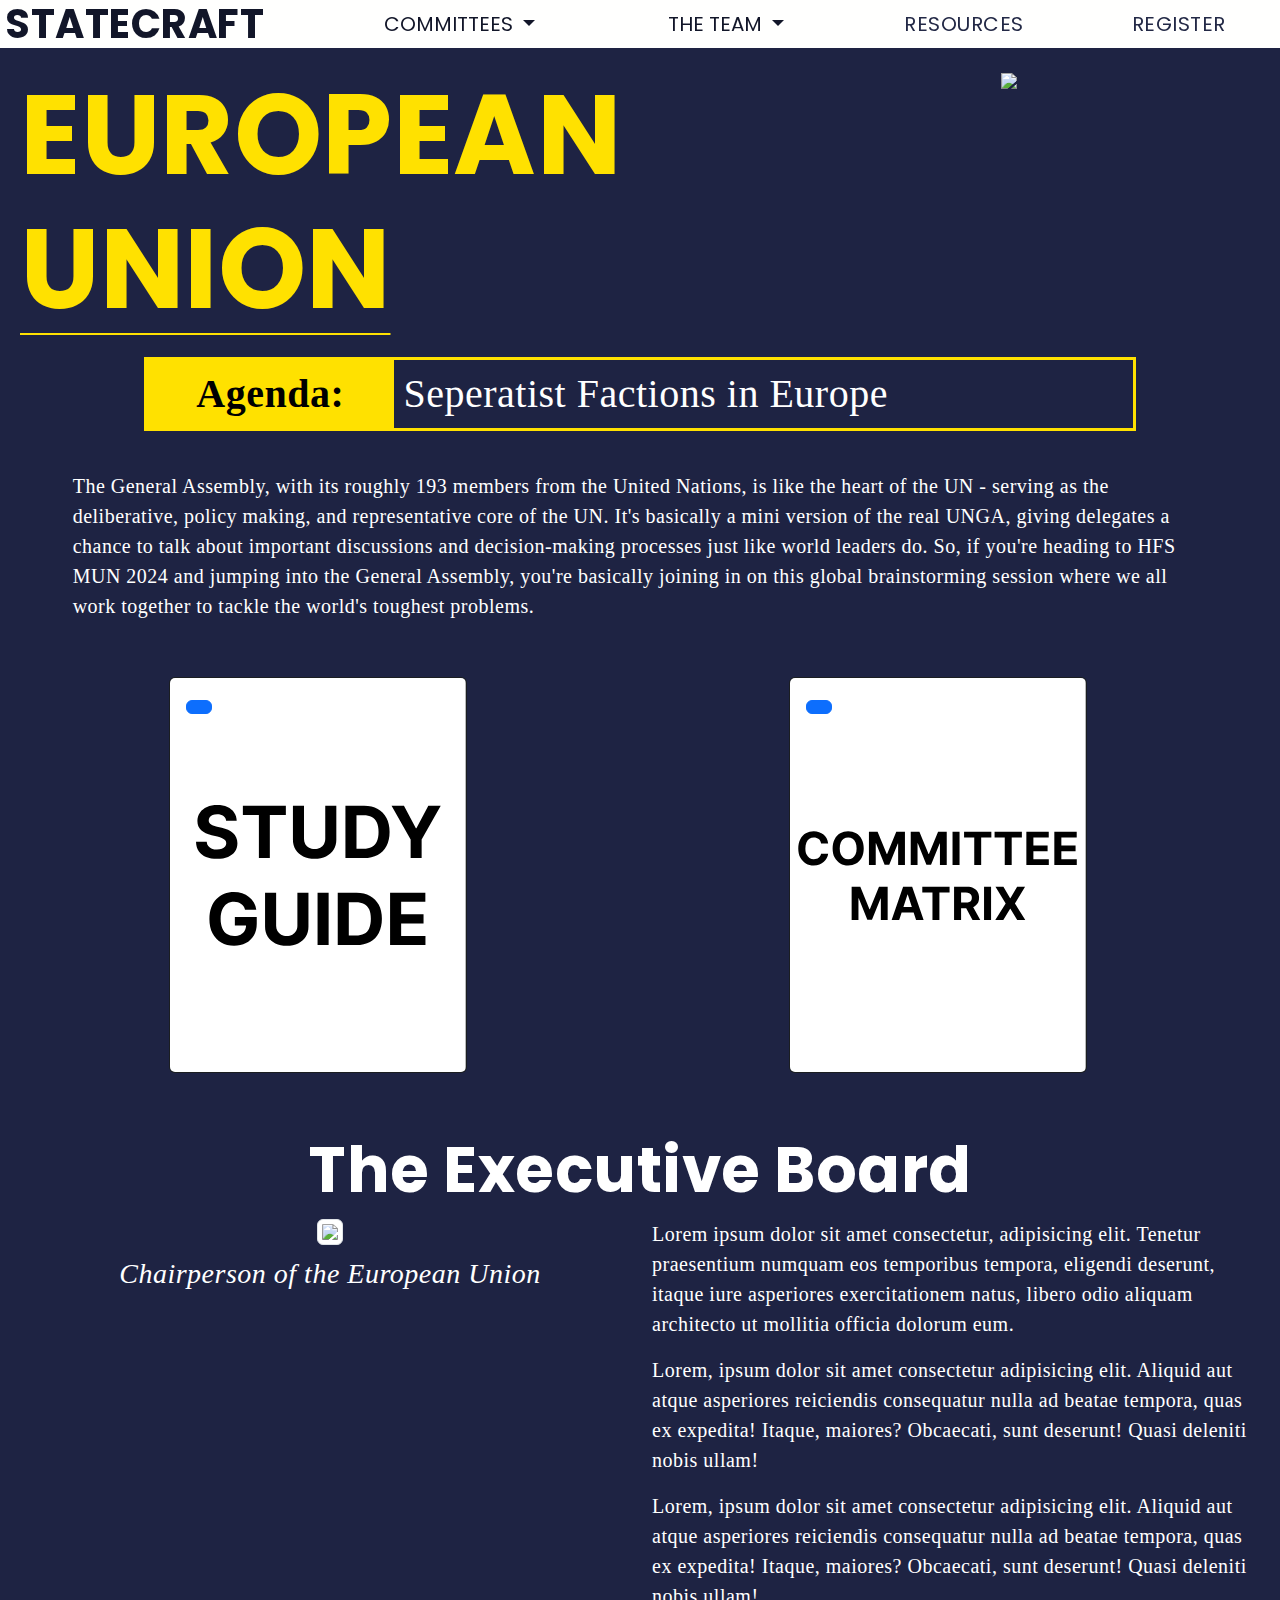
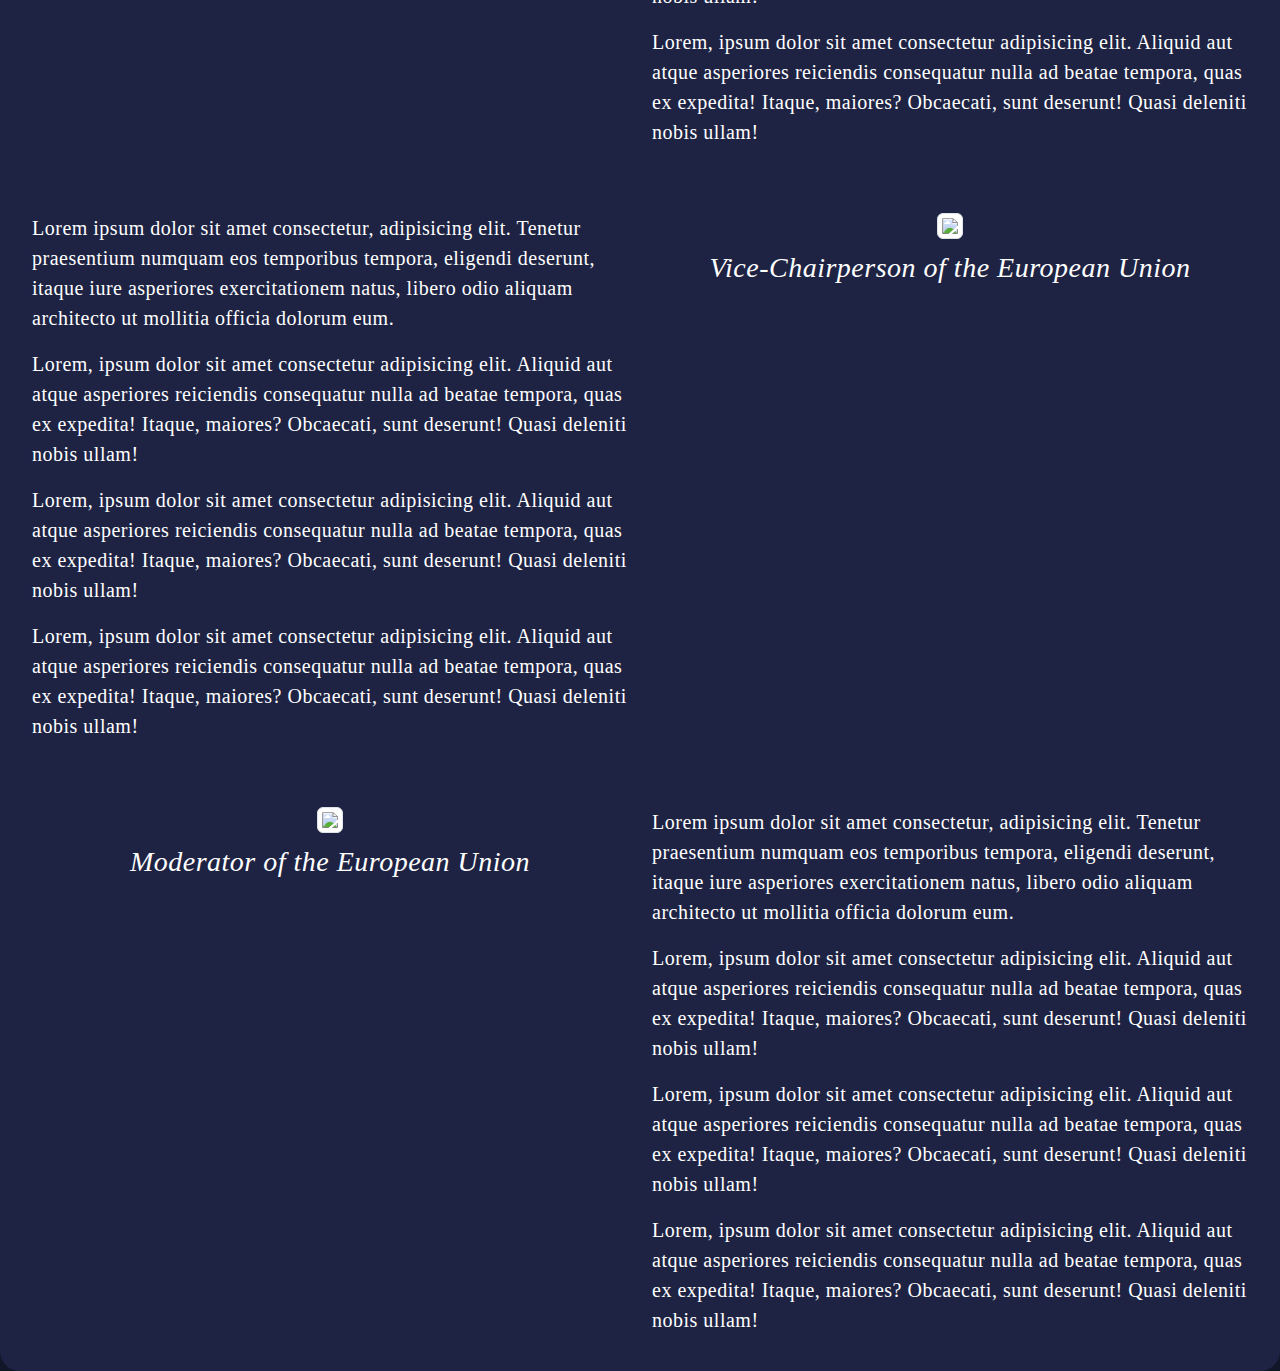
==== eu.html @ efa32feb "committees-rough finished" ====
<!DOCTYPE html>
<html>
    <head>
        <meta charset="utf-8">
        <meta name="viewport" content="width=device-width, initial-scale=1">
        <link href="https://cdn.jsdelivr.net/npm/bootstrap@5.3.3/dist/css/bootstrap.min.css" rel="stylesheet" integrity="sha384-QWTKZyjpPEjISv5WaRU9OFeRpok6YctnYmDr5pNlyT2bRjXh0JMhjY6hW+ALEwIH" crossorigin="anonymous">
          <title>Statecraft Website Rough Draft</title>
          <link rel="stylesheet" href="styles.css">
          <link rel="preconnect" href="https://fonts.googleapis.com">
          <link rel="preconnect" href="https://fonts.gstatic.com" crossorigin>
          <link href="https://fonts.googleapis.com/css2?family=Poppins:ital,wght@0,100;0,200;0,300;0,400;0,500;0,600;0,700;0,800;0,900;1,100;1,200;1,300;1,400;1,500;1,600;1,700;1,800;1,900&display=swap" rel="stylesheet">
      </head>
  
      <body id="body-eu">
          
        <script src="https://cdn.jsdelivr.net/npm/bootstrap@5.3.3/dist/js/bootstrap.bundle.min.js" integrity="sha384-YvpcrYf0tY3lHB60NNkmXc5s9fDVZLESaAA55NDzOxhy9GkcIdslK1eN7N6jIeHz" crossorigin="anonymous"></script>
  
        <div id="nav">
          <h1><a id="title-nav" href="index.html">STATECRAFT</a></h1>
          <button id="team-anchor" class="btn btn-secondary dropdown-toggle" type="button" data-bs-toggle="dropdown" aria-expanded="false">
            COMMITTEES
          </button>
          <ul class="dropdown-menu">
            <li><a class="dropdown-item" href="unsc.html">UNSC</a></li>
            <li><a class="dropdown-item" href="unhrc.html">UNHRC</a></li>
            <li><a class="dropdown-item" href="kinshasa.html">KINSHASA SUMMIT</a></li>
            <li><a class="dropdown-item" href="versailles.html">VERSAILLES ASSEMBLY</a></li>
            <li><a class="dropdown-item" href="nato.html">NATO</a></li>
            <li><a class="dropdown-item" href="eu.html">EU</a></li>
          </ul>
          <button id="team-anchor" class="btn btn-secondary dropdown-toggle" type="button" data-bs-toggle="dropdown" aria-expanded="false">
            THE TEAM
          </button>
          <ul class="dropdown-menu">
            <li><a class="dropdown-item" href="secretariat.html">SECRETARIAT</a></li>
            <li><a class="dropdown-item" href="oc25.html">ORGANIZING COMMITTEE</a></li>
          </ul>
          <a id="home-anchor" href="resources.html">RESOURCES</a>
          <a id="regi-anchor" href="register.html">REGISTER</a>

        </div>
        
        <div class="container-fluid" id="committee-container">
          <br>
          <br>
          <div id="committee-title-container" class="row">
            <br>
          <br>
            <div id="committee-t" class="col-7">
              <h1 class="committee-title" style="color:rgb(255, 225, 0);">EUROPEAN <h1 class="committee-title" style="color:rgb(255, 225, 0); text-decoration: underline solid 2px rgb(255, 225, 0); text-underline-offset: 25px;">UNION</h1></h1>
            </div>

            <div class="col-5">
              <img src="https://media.istockphoto.com/id/957053922/vector/flag-of-european-union-europe-background-eu-sing-vectror.jpg?s=612x612&w=0&k=20&c=Q5C642joRSiEhHjSkpN_4m3SC1OTXNLSKtcnXJBJImc=" class="img-fluid">
            </div>

          </div>
          <div class="row" id="agenda-container" style="border:solid rgb(255, 225, 0);">
              <div class="col-3" style="color:black ;background-color: rgb(255, 225, 0); text-align: center; padding:10px;">
                <h1 style="font-weight: bolder;">Agenda:</h1>
              </div>
              <div class="col-9" style=" padding:10px;">
                <h1>Seperatist Factions in Europe</h1>
              </div>
     
          </div>
          <div class="row">
            <div id="description-container" class="col-11" style="margin:auto; padding-top:40px; padding-bottom:40px; ;">
             <p id="description" style="font-size:20px;">The General Assembly, with its roughly 193 members from the United Nations, is like the heart of the UN - serving as the deliberative, policy making, and representative core of the UN. It's basically a mini version of the real UNGA, giving delegates a chance to talk about important  discussions and decision-making processes just like world leaders do. So, if you're heading to HFS MUN 2024 and jumping into the General Assembly, you're basically joining in on this global brainstorming session where we all work together to tackle the world's toughest problems.</p>
            </div>
            
            <div class="row">
            

               <div class="container-fluid" id="committee-study-guide">
                 <div class="card text-bg-dark" id="committee-study-guide">
                   <img src="study-guide-default.svg" class="card-img" alt="...">
                   <div class="card-img-overlay">
                     <a href="#" class="btn btn-primary stretched-link"></a>
                   </div>
                 </div>
               </div>
              
                <div class="container-fluid" id="committee-matrix">
                   <div class="card text-bg-dark" id="committee-matrix">
                    <img src="committee-matrix-default.svg" class="card-img" alt="...">
                    <div class="card-img-overlay">
                      <a href="#" class="btn btn-primary stretched-link"></a>
                    </div>
                  </div>
                  
                </div>
              </div>

            

        </div>
        <div class="container-fluid" id="letter-secr">
          
          <div id="textofletter">
            <div class="row align-items-start">
              <h1 id="letter-title">The Executive Board</h1><br>
              <br><br>
              <br>
                <div class="col-6" id="marginadd">
                  
                  <img id="patelkaimg" class="img-thumbnail" src="c:\Users\Aabir\Downloads\a6b461ef-58dd-4a21-a4ef-90deae2b7b5b.jpeg">
                  <h3 id="secgen-name"></h3>
                  <h3 id="secgen">Chairperson of the European Union</h3>
                </div>
                <div id="actual-letter" class="col-4">
                  
                  <p>Lorem ipsum dolor sit amet consectetur, adipisicing elit. Tenetur praesentium numquam eos temporibus tempora, eligendi deserunt, itaque iure asperiores exercitationem natus, libero odio aliquam architecto ut mollitia officia dolorum eum.</p>
                  <p>Lorem, ipsum dolor sit amet consectetur adipisicing elit. Aliquid aut atque asperiores reiciendis consequatur nulla ad beatae tempora, quas ex expedita! Itaque, maiores? Obcaecati, sunt deserunt! Quasi deleniti nobis ullam!</p>
                  <p>Lorem, ipsum dolor sit amet consectetur adipisicing elit. Aliquid aut atque asperiores reiciendis consequatur nulla ad beatae tempora, quas ex expedita! Itaque, maiores? Obcaecati, sunt deserunt! Quasi deleniti nobis ullam!</p>
                  <p>Lorem, ipsum dolor sit amet consectetur adipisicing elit. Aliquid aut atque asperiores reiciendis consequatur nulla ad beatae tempora, quas ex expedita! Itaque, maiores? Obcaecati, sunt deserunt! Quasi deleniti nobis ullam!</p>
                
                </div>
              </div>
            </div>
          </div>

          <div class="container-fluid" id="letter-secr">
      
            <div id="textofletter">
              <div class="row align-items-start">
                  <div id="actual-letter" class="col-4">
                    
                    <p>Lorem ipsum dolor sit amet consectetur, adipisicing elit. Tenetur praesentium numquam eos temporibus tempora, eligendi deserunt, itaque iure asperiores exercitationem natus, libero odio aliquam architecto ut mollitia officia dolorum eum.</p>
                    <p>Lorem, ipsum dolor sit amet consectetur adipisicing elit. Aliquid aut atque asperiores reiciendis consequatur nulla ad beatae tempora, quas ex expedita! Itaque, maiores? Obcaecati, sunt deserunt! Quasi deleniti nobis ullam!</p>
                    <p>Lorem, ipsum dolor sit amet consectetur adipisicing elit. Aliquid aut atque asperiores reiciendis consequatur nulla ad beatae tempora, quas ex expedita! Itaque, maiores? Obcaecati, sunt deserunt! Quasi deleniti nobis ullam!</p>
                    <p>Lorem, ipsum dolor sit amet consectetur adipisicing elit. Aliquid aut atque asperiores reiciendis consequatur nulla ad beatae tempora, quas ex expedita! Itaque, maiores? Obcaecati, sunt deserunt! Quasi deleniti nobis ullam!</p>
                  
                  </div>

                  
                  <div class="col-6" id="marginadd">
                    
                    <img id="patelkaimg" class="img-thumbnail" src="c:\Users\Aabir\Downloads\a6b461ef-58dd-4a21-a4ef-90deae2b7b5b.jpeg">
                    <h3 id="secgen-name"></h3>
                    <h3 id="secgen">Vice-Chairperson of the European Union</h3>
                  </div>

                </div>
              </div>
            </div>
           
            <div class="container-fluid" id="letter-secr">
      
              <div id="textofletter">
                <div class="row">
                 
                    <div class="col-6" id="marginadd">
                      
                      <img id="patelkaimg" class="img-thumbnail" src="c:\Users\Aabir\Downloads\a6b461ef-58dd-4a21-a4ef-90deae2b7b5b.jpeg">
                      <h3 id="secgen-name"></h3>
                      <h3 id="secgen">Moderator of the European Union</h3>
                    </div>
                    <div id="actual-letter" class="col-4">
                      
                      <p>Lorem ipsum dolor sit amet consectetur, adipisicing elit. Tenetur praesentium numquam eos temporibus tempora, eligendi deserunt, itaque iure asperiores exercitationem natus, libero odio aliquam architecto ut mollitia officia dolorum eum.</p>
                      <p>Lorem, ipsum dolor sit amet consectetur adipisicing elit. Aliquid aut atque asperiores reiciendis consequatur nulla ad beatae tempora, quas ex expedita! Itaque, maiores? Obcaecati, sunt deserunt! Quasi deleniti nobis ullam!</p>
                      <p>Lorem, ipsum dolor sit amet consectetur adipisicing elit. Aliquid aut atque asperiores reiciendis consequatur nulla ad beatae tempora, quas ex expedita! Itaque, maiores? Obcaecati, sunt deserunt! Quasi deleniti nobis ullam!</p>
                      <p>Lorem, ipsum dolor sit amet consectetur adipisicing elit. Aliquid aut atque asperiores reiciendis consequatur nulla ad beatae tempora, quas ex expedita! Itaque, maiores? Obcaecati, sunt deserunt! Quasi deleniti nobis ullam!</p>
                    
                    </div>
                  </div>
                </div>
              </div>

        </body>
        </html>
---- styles.css ----
/* landing page */

        body {
            margin:0px;
            font-family: "Merriweather", serif;
            background-color: #121629;
            scroll-margin: 0px;
            letter-spacing: 0.5px;;
        }

        #nav{
            font-family: "Poppins", serif;
            background-color: #fffffe;
            width:100%;
            height:auto;
            padding:top 10px bottom 10px;
            display:flex;
            flex-direction: row;
            justify-content: center;
            color:#232946;
            position:fixed;
            z-index: 1;
        }

        #title-nav {
            color:#121629;
            text-decoration: none;
            font-weight:bolder;
        }

        #nav > a,h1,button {
            text-decoration: none;
            margin:auto;
            transition:2s;
            cursor:pointer;
            font-weight:900px;
        }

        #nav > a,button, #nav > ul > li > a {
            margin:auto;
            transition:750ms;
            cursor:pointer;
            font-size: 20px;
            text-decoration:white underline;
            color:#232946;
        }

        #nav > button {
            font-size:20px;
        }

        #nav > h1 {
            margin-left:5px;
        }
      
        #nav > a:hover {
            color:black;
            background-color: white;
            padding:top 10px bottom 10px;
            font-size:20px;
            text-decoration:underline;
            text-decoration-color: #b8c1ec;
        }

       
        #statecraft-returns-image {
            height: auto;
            margin-top:20px;
            margin-bottom: 0px;
            width:100%;
        }

       


        #reg-procedure-img {
            width:100%;
            height:auto;
        }

        #reg-procedure {
            color:white;
            font-size:20px;
            line-height:50px;
            width:100%;
            background-color: #121629;
        }

        #reg-procedure-text {
            margin:20px;
        }

        #REGISTER {
            padding:25px;
            background-color: #176AE5;
            color:white;
            font-size:30px;
            width:max-content;
            height:max-content;
            font-weight:900px;
            border:none;
            border-radius:80px;

        }

        #REGISTER > a {
            text-decoration: none;
            color:white;
            font-weight:900px;
        }

        #button-container {
            display:flex;
            justify-self:center;
            margin: top 60px;
            box-shadow:none;

        }

        #team-anchor {
            background-color: transparent;
            border:none;
            color:#121629;
        }

        #letter-secr {
            color:white; 
            margin:left 10px right 10px;
            justify-content: center;
            padding-top:50px;
        }

        #letter-title, #letter-secondary-title {
            display:block;
            margin:top 150px;
            width:100%;
            margin:auto;
            font-family: "Poppins", serif;
            text-align:center;
            font-weight:bolder;
            font-size:53px;
            color:white;
        }

        #letter-secondary-title {
            margin-bottom: 50px;
        }

        #patelkaimg {
            width:75%;
            margin: auto;
        }

        #secgen {
            font-weight: lighter;
            font-style:italic;
            font-size:20px;
        }

        #secgen-name {
            margin-top:12px;
            font-weight:bolder;
            font-size:20px;
        }

        #actual-letter {
            font-size:16.5px;
            text-align:left;
            width:50%;
        }

        #title-text {
            color:white;
            font-family: "Poppins", serif;
            font-weight:bolder;
            font-size:100px;
        }

        #subtitle-text { 
            color:white;
            font-weight: 300;
            font-size:30px;
        }

        #subtitle-text-2 { 
            color:white;
            font-weight: 300;
            font-size:48px;
        }

        #welcome-container {
            width:100%;
        }

        #intro-text {
            margin:auto;
            text-align:center;
        }

        #marginadd {
            text-align:center;
        }

        #act-carousel {
            margin:10px;
        }

            
        #question > h1{
            font-family: "Poppins", serif;
            font-size: 175px;
            text-align: center;
            font-weight: bolder;
            color:#176AE5;
            text-shadow:5px 5px #002679;
        }

        #question {
            margin:auto;
        }

        #answer {
            color:white;
            text-align: left;
            font-size:24px;
            padding:bottom 50px top 50px;
        }

        #carousel-title {
            font-family: "Poppins", serif;
            text-align: center;
            color:white;
            text-shadow: 3px 3px black;
        }


        
        #about-section {
            padding: bottom 20px;
            background-color: #161a31;
        }

        #committee-container {
            background-color: #1e2343;
            margin:0px; 
        }

        #theme {
            margin:0px;
            display:flex;
            flex-direction: row;
            width: 100%;
            height:auto;
            padding:0px;

        }

        #statecraft-trailer {
            color:white;
            background-color:#31396c;
            font-family: "Poppins", serif;
        }

        /* committeees page */

        /* From Uiverse.io by Javierrocadev */ 
  

        #committee-container {
            width:100%;
            color:white;
            justify-self:center;
            border-radius: 20px;
            padding:20px;
        }

        #committee-title-container {
            margin-bottom:20px;
            text-align: center;
        }

        #committee-title-column {
            text-align: center;
        }

        .committee-title {
            font-family: "Poppins", serif;
            text-align:left;
            font-size:112px;
            font-weight:bolder;

            margin:auto;
        }

        #agenda-container {
            justify-self: center;
            text-align: left;
            width:80%;
            font-family: "Merriweather", serif;
            font-weight:bolder;
            font-size:26px;
        }

        #committee-study-guide, #committee-matrix {
            margin:auto;
        }

        #committee-study-guide {
            width: 50%;
        }

        #committee-matrix {
            width: 50%;
        }
        
        #nato-title {
            font-size:75px;
        }

        #versailles-title {
            font-size:90px;
        }

        #kinshasa-title {
            font-size:120px;
        }

        #unhrc-title {
            font-size:80px;
        }

        /* media queries */

        @media screen and (min-width:1024px) {
           
            #question > h1{
                font-size:  130px;
            }


            #answer {
                font-size:16px;
            }

            #letter-title, #letter-secondary-title { 
                font-size:63px;
            }

            #secgen, #secgen-name {
                font-size:28px;
            }

            #actual-letter {
                font-size:20px;
                margin:left 50px right 50px;
            }
           
        }
        
        @media screen and (min-width: 1920px) {
            #nav > a, #nav > a:hover, #nav > button, #nav >  ul > li > a {
                font-size:32px;
            }

            #nav > h1 , #nav > h1:hover{
                font-size:35px;
            }

            #answer {
                font-size:24px;
                margin: top 50px bottom 50px;
            }

            #question {
                font-size:200px;
            }

            #letter-title, #letter-secondary-title { 
                font-size:73px;
            }

            #secgen, #secgen-name {
                font-size:32px;
            }

            #actual-letter {
                font-size:32px;
            }
           

        }

        @media screen and (min-width:2560px) {
            #nav > a, #nav > a:hover, #nav > button, #nav >  ul > li > a{
                font-size:55px;
            }

            #nav > h1 , #nav > h1:hover{
                font-size:59px;
            }

            #question > h1 {
                font-size:235px;
            }

            #answer {
                font-size:30px;
            }

            #letter-title, #letter-secondary-title { 
                font-size:80px;
            }

            #secgen, #secgen-name {
                font-size:36px;
            }

            #actual-letter > p {
                font-size:36px;
                margin:left 50px right 50px;
            }

        }
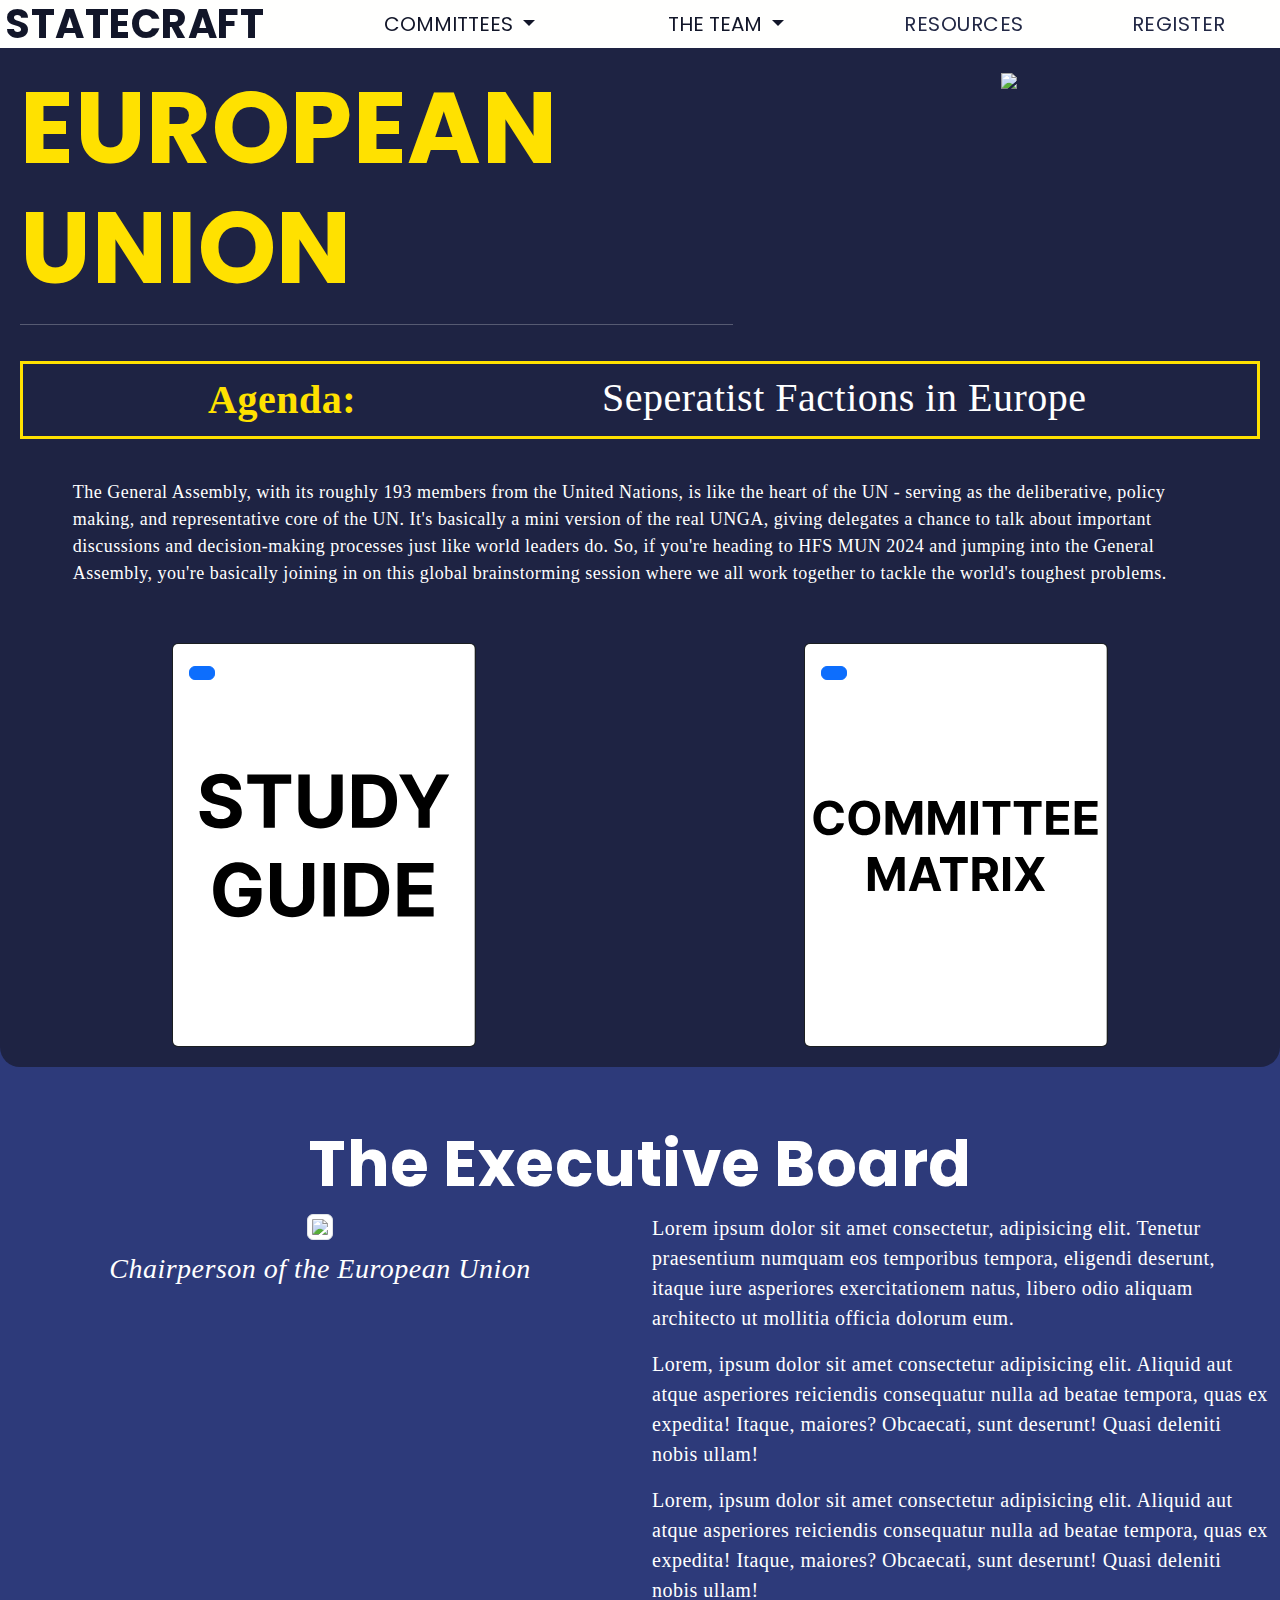
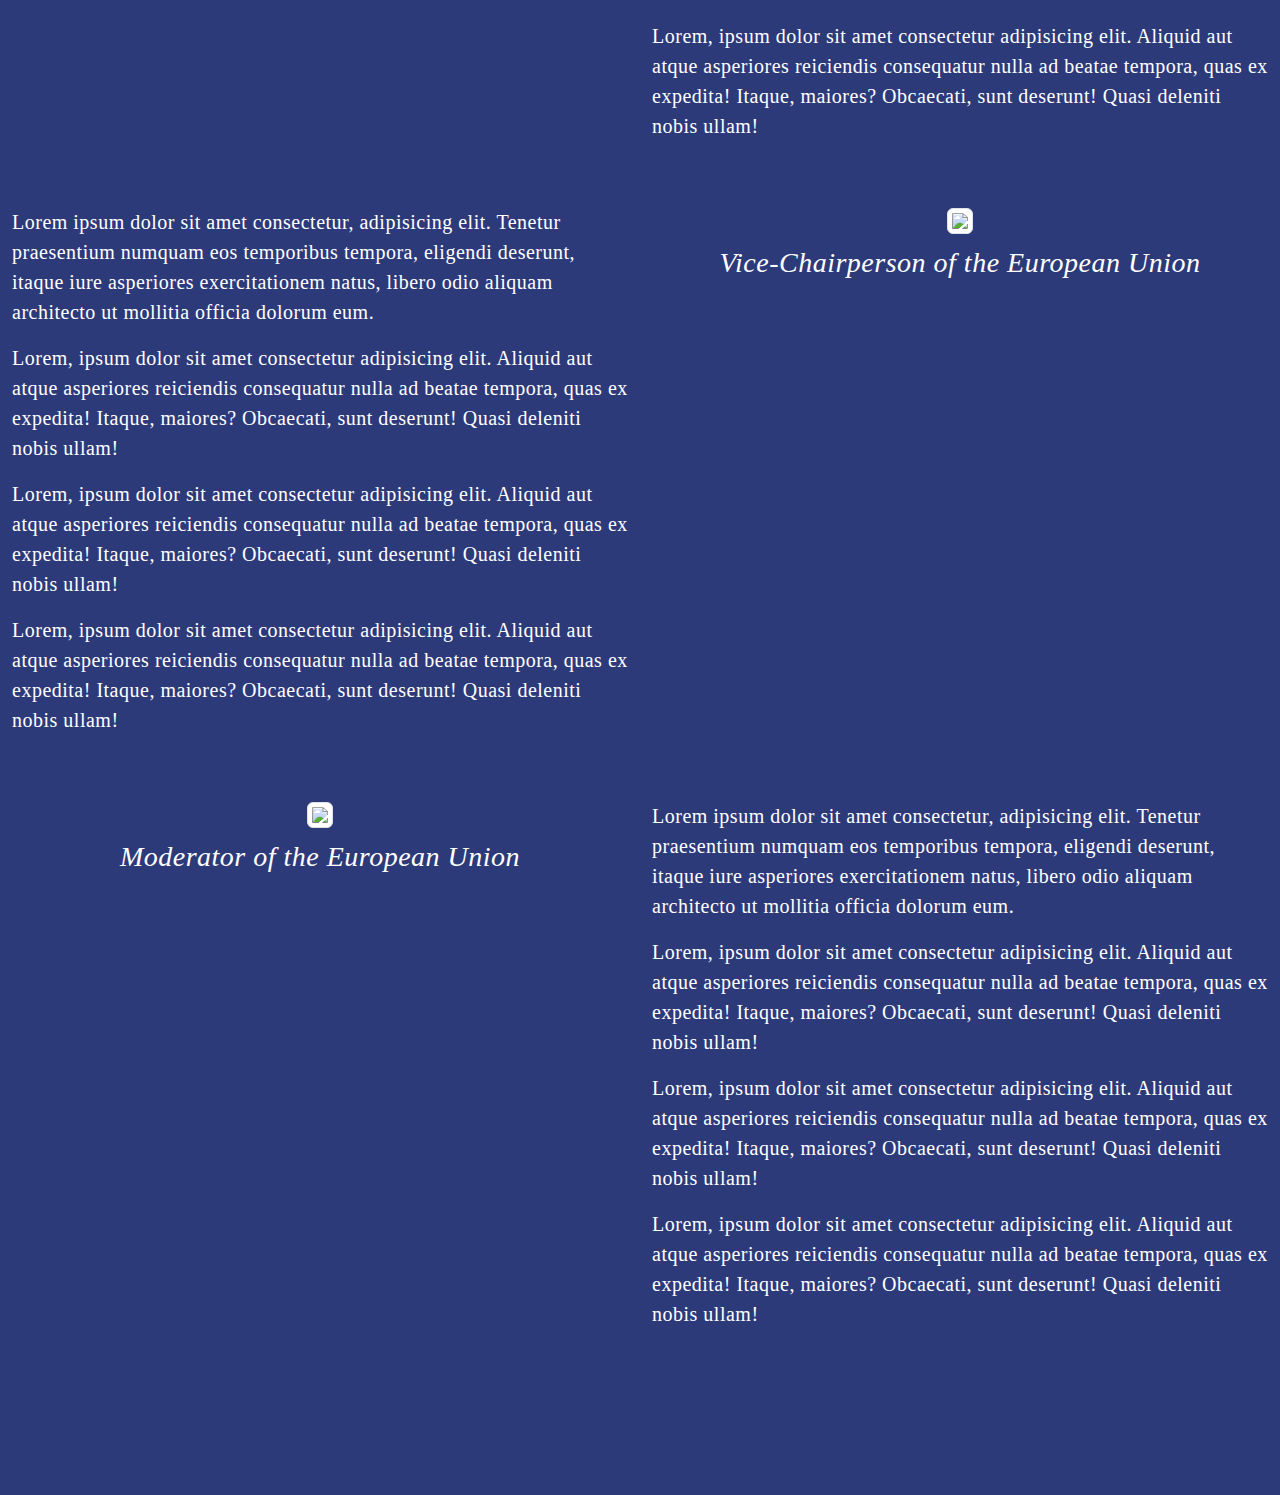
==== commit 92cdd7b0: "Add files via upload" ====
--- a/eu.html
+++ b/eu.html
@@ -12,7 +12,8 @@
       </head>
   
       <body id="body-eu">
-          
+        
+       
         <script src="https://cdn.jsdelivr.net/npm/bootstrap@5.3.3/dist/js/bootstrap.bundle.min.js" integrity="sha384-YvpcrYf0tY3lHB60NNkmXc5s9fDVZLESaAA55NDzOxhy9GkcIdslK1eN7N6jIeHz" crossorigin="anonymous"></script>
   
         <div id="nav">
@@ -47,7 +48,8 @@
             <br>
           <br>
             <div id="committee-t" class="col-7">
-              <h1 class="committee-title" style="color:rgb(255, 225, 0);">EUROPEAN <h1 class="committee-title" style="color:rgb(255, 225, 0); text-decoration: underline solid 2px rgb(255, 225, 0); text-underline-offset: 25px;">UNION</h1></h1>
+              <h1 id="eu-title" class="committee-title" style="color:rgb(255, 225, 0);">EUROPEAN <h1 id="eu-title"  class="committee-title" style="color:rgb(255, 225, 0);">UNION</h1></h1>
+              <hr>
             </div>
 
             <div class="col-5">
@@ -56,19 +58,19 @@
 
           </div>
           <div class="row" id="agenda-container" style="border:solid rgb(255, 225, 0);">
-              <div class="col-3" style="color:black ;background-color: rgb(255, 225, 0); text-align: center; padding:10px;">
-                <h1 style="font-weight: bolder;">Agenda:</h1>
-              </div>
-              <div class="col-9" style=" padding:10px;">
-                <h1>Seperatist Factions in Europe</h1>
+              <div class="col-3" style="color:rgb(255, 225, 0); text-align: center; padding:10px;">
+                <h1 id="agenda-title" style="font-weight: bolder;">Agenda:</h1>
+              </div>
+              <div class="col-9" style="padding:10px;">
+                <h1 id="agenda-content">Seperatist Factions in Europe</h1>
               </div>
      
           </div>
           <div class="row">
             <div id="description-container" class="col-11" style="margin:auto; padding-top:40px; padding-bottom:40px; ;">
-             <p id="description" style="font-size:20px;">The General Assembly, with its roughly 193 members from the United Nations, is like the heart of the UN - serving as the deliberative, policy making, and representative core of the UN. It's basically a mini version of the real UNGA, giving delegates a chance to talk about important  discussions and decision-making processes just like world leaders do. So, if you're heading to HFS MUN 2024 and jumping into the General Assembly, you're basically joining in on this global brainstorming session where we all work together to tackle the world's toughest problems.</p>
-            </div>
-            
+             <p id="description" >The General Assembly, with its roughly 193 members from the United Nations, is like the heart of the UN - serving as the deliberative, policy making, and representative core of the UN. It's basically a mini version of the real UNGA, giving delegates a chance to talk about important  discussions and decision-making processes just like world leaders do. So, if you're heading to HFS MUN 2024 and jumping into the General Assembly, you're basically joining in on this global brainstorming session where we all work together to tackle the world's toughest problems.</p>
+            </div>
+          </div>
             <div class="row">
             
 
@@ -98,7 +100,7 @@
         <div class="container-fluid" id="letter-secr">
           
           <div id="textofletter">
-            <div class="row align-items-start">
+            <div id="notformobiles" class="row align-items-start">
               <h1 id="letter-title">The Executive Board</h1><br>
               <br><br>
               <br>
@@ -120,11 +122,72 @@
             </div>
           </div>
 
+            <div class="container-fluid" id="letter-secr">
+      
+              <div id="textofletter">
+                <div id="notformobiles" class="row align-items-start">
+                    <div id="actual-letter" class="col-4">
+                      
+                      <p>Lorem ipsum dolor sit amet consectetur, adipisicing elit. Tenetur praesentium numquam eos temporibus tempora, eligendi deserunt, itaque iure asperiores exercitationem natus, libero odio aliquam architecto ut mollitia officia dolorum eum.</p>
+                      <p>Lorem, ipsum dolor sit amet consectetur adipisicing elit. Aliquid aut atque asperiores reiciendis consequatur nulla ad beatae tempora, quas ex expedita! Itaque, maiores? Obcaecati, sunt deserunt! Quasi deleniti nobis ullam!</p>
+                      <p>Lorem, ipsum dolor sit amet consectetur adipisicing elit. Aliquid aut atque asperiores reiciendis consequatur nulla ad beatae tempora, quas ex expedita! Itaque, maiores? Obcaecati, sunt deserunt! Quasi deleniti nobis ullam!</p>
+                      <p>Lorem, ipsum dolor sit amet consectetur adipisicing elit. Aliquid aut atque asperiores reiciendis consequatur nulla ad beatae tempora, quas ex expedita! Itaque, maiores? Obcaecati, sunt deserunt! Quasi deleniti nobis ullam!</p>
+                    
+                    </div>
+  
+                    
+                    <div class="col-6" id="marginadd">
+                      
+                      <img id="patelkaimg" class="img-thumbnail" src="c:\Users\Aabir\Downloads\a6b461ef-58dd-4a21-a4ef-90deae2b7b5b.jpeg">
+                      <h3 id="secgen-name"></h3>
+                      <h3 id="secgen">Vice-Chairperson of the European Union</h3>
+                    </div>
+  
+                  </div>
+                </div>
+              </div>
+             
+            
+            <div class="container-fluid" id="letter-secr">
+      
+              <div id="textofletter">
+                <div id="notformobiles" class="row">
+                 
+                    <div class="col-6" id="marginadd">
+                      
+                      <img id="patelkaimg" class="img-thumbnail" src="c:\Users\Aabir\Downloads\a6b461ef-58dd-4a21-a4ef-90deae2b7b5b.jpeg">
+                      <h3 id="secgen-name"></h3>
+                      <h3 id="secgen">Moderator of the European Union</h3>
+                    </div>
+                    <div id="actual-letter" class="col-4">
+                      
+                      <p>Lorem ipsum dolor sit amet consectetur, adipisicing elit. Tenetur praesentium numquam eos temporibus tempora, eligendi deserunt, itaque iure asperiores exercitationem natus, libero odio aliquam architecto ut mollitia officia dolorum eum.</p>
+                      <p>Lorem, ipsum dolor sit amet consectetur adipisicing elit. Aliquid aut atque asperiores reiciendis consequatur nulla ad beatae tempora, quas ex expedita! Itaque, maiores? Obcaecati, sunt deserunt! Quasi deleniti nobis ullam!</p>
+                      <p>Lorem, ipsum dolor sit amet consectetur adipisicing elit. Aliquid aut atque asperiores reiciendis consequatur nulla ad beatae tempora, quas ex expedita! Itaque, maiores? Obcaecati, sunt deserunt! Quasi deleniti nobis ullam!</p>
+                      <p>Lorem, ipsum dolor sit amet consectetur adipisicing elit. Aliquid aut atque asperiores reiciendis consequatur nulla ad beatae tempora, quas ex expedita! Itaque, maiores? Obcaecati, sunt deserunt! Quasi deleniti nobis ullam!</p>
+                    
+                    </div>
+                  </div>
+                </div>
+              </div>
+
+              <!--for mobiles-->
           <div class="container-fluid" id="letter-secr">
-      
+          
             <div id="textofletter">
-              <div class="row align-items-start">
-                  <div id="actual-letter" class="col-4">
+              <div id="pelaswork" class="row align-items-start">
+                <h1 id="letter-title">The Executive Board</h1><br>
+                <br><br>
+                <br>
+                  <div class="col-12" id="marginadd">
+                    
+                    <img id="patelkaimg" class="img-thumbnail" src="c:\Users\Aabir\Downloads\a6b461ef-58dd-4a21-a4ef-90deae2b7b5b.jpeg">
+                    <h3 id="secgen-name"></h3>
+                    <h3 id="secgen">Chairperson of the European Union</h3>
+                    <br>
+                    
+                  
+                  <div id="actual-letter-comm" style="text-align: center;">
                     
                     <p>Lorem ipsum dolor sit amet consectetur, adipisicing elit. Tenetur praesentium numquam eos temporibus tempora, eligendi deserunt, itaque iure asperiores exercitationem natus, libero odio aliquam architecto ut mollitia officia dolorum eum.</p>
                     <p>Lorem, ipsum dolor sit amet consectetur adipisicing elit. Aliquid aut atque asperiores reiciendis consequatur nulla ad beatae tempora, quas ex expedita! Itaque, maiores? Obcaecati, sunt deserunt! Quasi deleniti nobis ullam!</p>
@@ -132,41 +195,73 @@
                     <p>Lorem, ipsum dolor sit amet consectetur adipisicing elit. Aliquid aut atque asperiores reiciendis consequatur nulla ad beatae tempora, quas ex expedita! Itaque, maiores? Obcaecati, sunt deserunt! Quasi deleniti nobis ullam!</p>
                   
                   </div>
-
-                  
-                  <div class="col-6" id="marginadd">
+                </div>
+
+
+                </div>
+              </div>
+            </div>
+
+            <!--for mobiles-->
+          <div class="container-fluid" id="letter-secr">
+          
+            <div id="textofletter">
+              <div id="pelaswork" class="row align-items-start">
+                
+                  <div class="col-12" id="marginadd">
                     
                     <img id="patelkaimg" class="img-thumbnail" src="c:\Users\Aabir\Downloads\a6b461ef-58dd-4a21-a4ef-90deae2b7b5b.jpeg">
                     <h3 id="secgen-name"></h3>
                     <h3 id="secgen">Vice-Chairperson of the European Union</h3>
-                  </div>
-
-                </div>
-              </div>
-            </div>
-           
-            <div class="container-fluid" id="letter-secr">
-      
-              <div id="textofletter">
-                <div class="row">
-                 
-                    <div class="col-6" id="marginadd">
-                      
-                      <img id="patelkaimg" class="img-thumbnail" src="c:\Users\Aabir\Downloads\a6b461ef-58dd-4a21-a4ef-90deae2b7b5b.jpeg">
-                      <h3 id="secgen-name"></h3>
-                      <h3 id="secgen">Moderator of the European Union</h3>
-                    </div>
-                    <div id="actual-letter" class="col-4">
-                      
-                      <p>Lorem ipsum dolor sit amet consectetur, adipisicing elit. Tenetur praesentium numquam eos temporibus tempora, eligendi deserunt, itaque iure asperiores exercitationem natus, libero odio aliquam architecto ut mollitia officia dolorum eum.</p>
-                      <p>Lorem, ipsum dolor sit amet consectetur adipisicing elit. Aliquid aut atque asperiores reiciendis consequatur nulla ad beatae tempora, quas ex expedita! Itaque, maiores? Obcaecati, sunt deserunt! Quasi deleniti nobis ullam!</p>
-                      <p>Lorem, ipsum dolor sit amet consectetur adipisicing elit. Aliquid aut atque asperiores reiciendis consequatur nulla ad beatae tempora, quas ex expedita! Itaque, maiores? Obcaecati, sunt deserunt! Quasi deleniti nobis ullam!</p>
-                      <p>Lorem, ipsum dolor sit amet consectetur adipisicing elit. Aliquid aut atque asperiores reiciendis consequatur nulla ad beatae tempora, quas ex expedita! Itaque, maiores? Obcaecati, sunt deserunt! Quasi deleniti nobis ullam!</p>
-                    
-                    </div>
-                  </div>
-                </div>
-              </div>
+                    <br>
+                    <br>
+
+                  <div id="actual-letter-comm" style="text-align: center;">
+                    
+                    <p>Lorem ipsum dolor sit amet consectetur, adipisicing elit. Tenetur praesentium numquam eos temporibus tempora, eligendi deserunt, itaque iure asperiores exercitationem natus, libero odio aliquam architecto ut mollitia officia dolorum eum.</p>
+                    <p>Lorem, ipsum dolor sit amet consectetur adipisicing elit. Aliquid aut atque asperiores reiciendis consequatur nulla ad beatae tempora, quas ex expedita! Itaque, maiores? Obcaecati, sunt deserunt! Quasi deleniti nobis ullam!</p>
+                    <p>Lorem, ipsum dolor sit amet consectetur adipisicing elit. Aliquid aut atque asperiores reiciendis consequatur nulla ad beatae tempora, quas ex expedita! Itaque, maiores? Obcaecati, sunt deserunt! Quasi deleniti nobis ullam!</p>
+                    <p>Lorem, ipsum dolor sit amet consectetur adipisicing elit. Aliquid aut atque asperiores reiciendis consequatur nulla ad beatae tempora, quas ex expedita! Itaque, maiores? Obcaecati, sunt deserunt! Quasi deleniti nobis ullam!</p>
+                  
+                  </div>
+                </div>
+
+
+                </div>
+              </div>
+            </div>
+
+            <!--for mobiles-->
+          <div class="container-fluid" id="letter-secr">
+          
+            <div id="textofletter">
+              <div id="pelaswork" class="row align-items-start">
+                
+                  <div class="col-12" id="marginadd">
+                    
+                    <img id="patelkaimg" class="img-thumbnail" src="c:\Users\Aabir\Downloads\a6b461ef-58dd-4a21-a4ef-90deae2b7b5b.jpeg">
+                    <h3 id="secgen-name"></h3>
+                    <h3 id="secgen">Moderator of the European Union</h3>
+                    <br>
+                    <br>
+                    <br>
+                    <br>
+                    
+                  
+                  <div id="actual-letter-comm" style="text-align: center;">
+                    
+                    <p>Lorem ipsum dolor sit amet consectetur, adipisicing elit. Tenetur praesentium numquam eos temporibus tempora, eligendi deserunt, itaque iure asperiores exercitationem natus, libero odio aliquam architecto ut mollitia officia dolorum eum.</p>
+                    <p>Lorem, ipsum dolor sit amet consectetur adipisicing elit. Aliquid aut atque asperiores reiciendis consequatur nulla ad beatae tempora, quas ex expedita! Itaque, maiores? Obcaecati, sunt deserunt! Quasi deleniti nobis ullam!</p>
+                    <p>Lorem, ipsum dolor sit amet consectetur adipisicing elit. Aliquid aut atque asperiores reiciendis consequatur nulla ad beatae tempora, quas ex expedita! Itaque, maiores? Obcaecati, sunt deserunt! Quasi deleniti nobis ullam!</p>
+                    <p>Lorem, ipsum dolor sit amet consectetur adipisicing elit. Aliquid aut atque asperiores reiciendis consequatur nulla ad beatae tempora, quas ex expedita! Itaque, maiores? Obcaecati, sunt deserunt! Quasi deleniti nobis ullam!</p>
+                  
+                  </div>
+                </div>
+
+
+                </div>
+              </div>
+            </div>
 
         </body>
         </html>--- a/styles.css
+++ b/styles.css
@@ -3,7 +3,7 @@
         body {
             margin:0px;
             font-family: "Merriweather", serif;
-            background-color: #121629;
+            background-color: #2d3a7a;
             scroll-margin: 0px;
             letter-spacing: 0.5px;;
         }
@@ -146,8 +146,8 @@
             margin-bottom: 50px;
         }
 
-        #patelkaimg {
-            width:75%;
+        #patelkaimg, #parakiimg {
+            width:60%;
             margin: auto;
         }
 
@@ -204,6 +204,20 @@
         #act-carousel {
             margin:10px;
         }
+
+        #bottom {
+            color:white;
+            background-color: rgba(44, 66, 194, 0.5);
+            margin:0px;
+            margin: top 10px bottom 10px;
+            font-family:"Poppins", serif;
+            padding:10px;
+            padding-left: 150px;
+        }
+
+        #bottom > h3, #bottom > h5, #bottom > a {
+            font-size:40px;
+        } 
 
             
         #question > h1{
@@ -237,7 +251,7 @@
         
         #about-section {
             padding: bottom 20px;
-            background-color: #161a31;
+            background-color: #2f3b81;
         }
 
         #committee-container {
@@ -263,9 +277,6 @@
 
         /* committeees page */
 
-        /* From Uiverse.io by Javierrocadev */ 
-  
-
         #committee-container {
             width:100%;
             color:white;
@@ -329,9 +340,150 @@
             font-size:80px;
         }
 
+        #actual-letter-comm {
+            font-size:20px;
+            margin:left 10px right 10px;
+        }
+
+        #pelaswork {
+            display:none;
+        }
+       
+        /* resources page */
+
+        #body-resources {
+            width: 100%;
+            height: 100%;
+            --s: 6em;
+            --d: 0.3em;
+            --bg: #232228;
+            --fg: rgb(90, 92, 102);
+            background-color: var(--bg);
+            background-image: radial-gradient(
+                var(--d) var(--d) at 25% 25%,
+                var(--fg) 100%,
+                transparent 100%
+              ),
+              radial-gradient(
+                var(--d) var(--d) at 75% 75%,
+                var(--fg) 100%,
+                transparent 100%
+              );
+            background-size: var(--s) calc(var(--s) * 0.577350269);
+          }
+          
         /* media queries */
 
+        /*for mobiles + tablets - max width 768px*/
+
+        @media screen and (min-width:374px) {
+            
+            #eu-title {
+                font-size:33px;
+            }
+
+            #pelaswork {
+                display:flex;
+            }
+
+            #notformobiles {
+                display:none;
+            }
+
+            #agenda-container {
+                font-size:22px;
+                flex-direction: column;
+                text-align: center;
+            }
+
+            #agenda-content {
+                padding:left 5px right 5px bottom 5px;
+                width:100%;
+                margin-left:35px;
+            }
+
+            #agenda-title {
+                padding:2px;
+                margin-left:70px;
+            }
+           
+
+            #description {
+                font-size:18px;
+            }
+            
+            #letter-title {
+                font-size:40px;
+            }
+
+         
+        }
+
+        @media screen and (min-width:425px) {
+            
+            #eu-title {
+                font-size:39px;
+            }
+
+            #pelaswork {
+                display:flex;
+            }
+
+            #notformobiles {
+                display:none;
+            }
+
+            
+            #agenda-container {
+                font-size:26px;
+                flex-direction: column;
+                text-align: center;
+                width:100%;
+            }
+
+            #agenda-content {
+                padding:left 5px right 5px bottom 5px;
+                width:100%;
+                margin-left:50px;
+            }
+
+            #agenda-title {
+                padding:2px;
+                margin-left:125px;
+            }
+            
+        }
+
+        @media screen and (min-width:767px) {
+            
+            #eu-title {
+                font-size:76px;
+            }
+
+            #pelaswork {
+                display:none;
+            }
+
+            #notformobiles {
+                display:flex;
+            }
+
+            #agenda-container {
+                flex-direction: row;
+            }
+
+            
+            #agenda-title {
+                padding:2px;
+                margin-left:60%;
+            }
+        }
+
         @media screen and (min-width:1024px) {
+
+            #eu-title {
+                font-size:100px;
+            }
            
             #question > h1{
                 font-size:  130px;
@@ -356,8 +508,21 @@
             }
            
         }
+
+        @media screen and (min-width:1440px) {
+            
+            #eu-title {
+                font-size:144px;
+            }
+
+        }
         
         @media screen and (min-width: 1920px) {
+            
+            #eu-title {
+                font-size:180px;
+            }
+            
             #nav > a, #nav > a:hover, #nav > button, #nav >  ul > li > a {
                 font-size:32px;
             }
@@ -391,6 +556,12 @@
         }
 
         @media screen and (min-width:2560px) {
+            
+            
+            #eu-title {
+                font-size:256px;
+            }
+            
             #nav > a, #nav > a:hover, #nav > button, #nav >  ul > li > a{
                 font-size:55px;
             }
